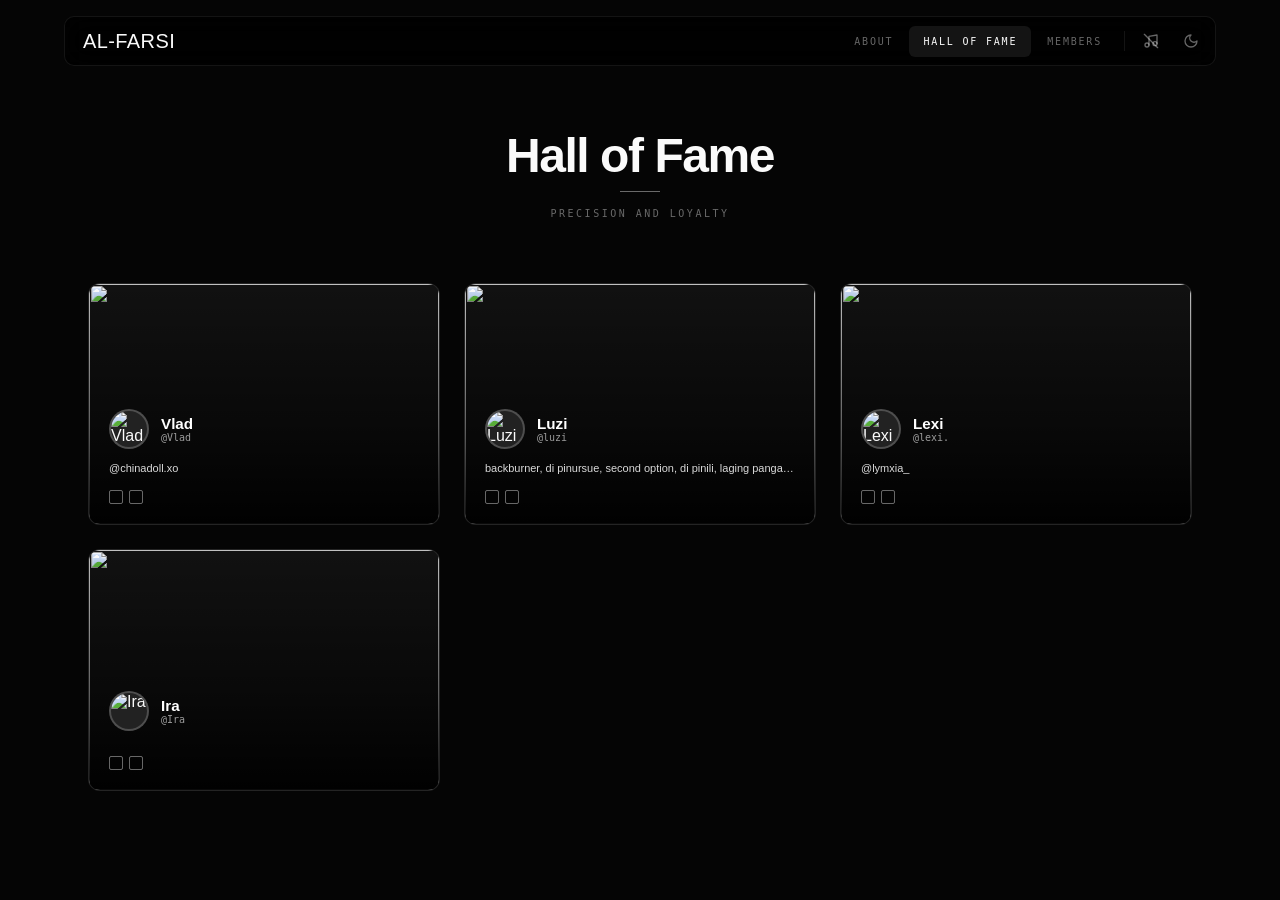
==== fame.html @ 4796ee61 "Add files via upload" ====
<!DOCTYPE html>
<html lang="en">
<head>
<meta charset="UTF-8">
<meta name="viewport" content="width=device-width, initial-scale=1.0">
<meta http-equiv="refresh" content="0; url=home.html#/hall-of-fame">
<title>AL-FARSI — Hall of Fame</title>
<script>window.location.replace('home.html#/hall-of-fame');</script>
</head>
<body><a href="home.html#/hall-of-fame">Continue to Hall of Fame</a></body>
</html>
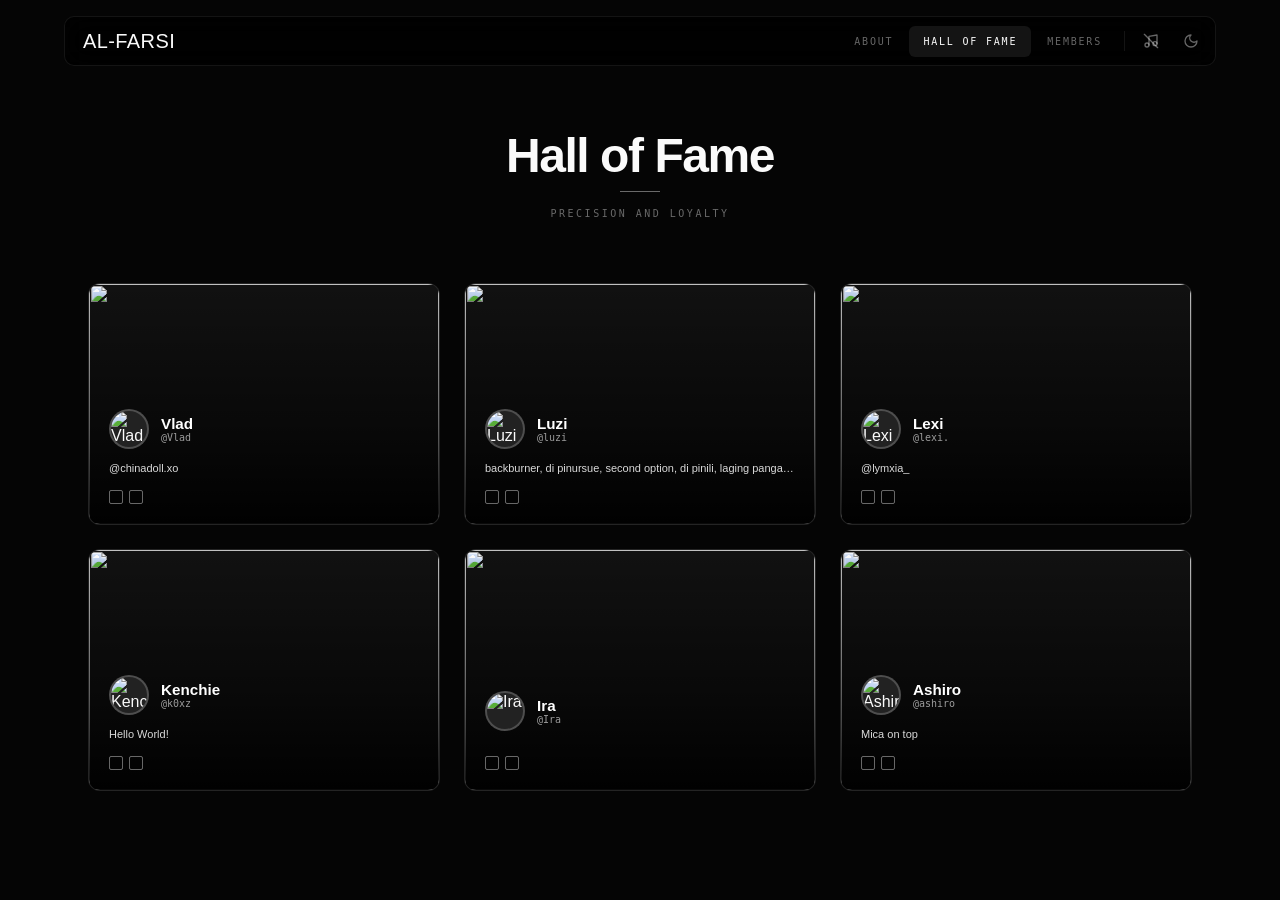
==== commit c2683005: "Update fame.html" ====
--- a/fame.html
+++ b/fame.html
@@ -4,7 +4,7 @@
 <meta charset="UTF-8">
 <meta name="viewport" content="width=device-width, initial-scale=1.0">
 <meta http-equiv="refresh" content="0; url=home.html#/hall-of-fame">
-<title>AL-FARSI — Hall of Fame</title>
+<title>@alfarsi</title>
 <script>window.location.replace('home.html#/hall-of-fame');</script>
 </head>
 <body><a href="home.html#/hall-of-fame">Continue to Hall of Fame</a></body>
